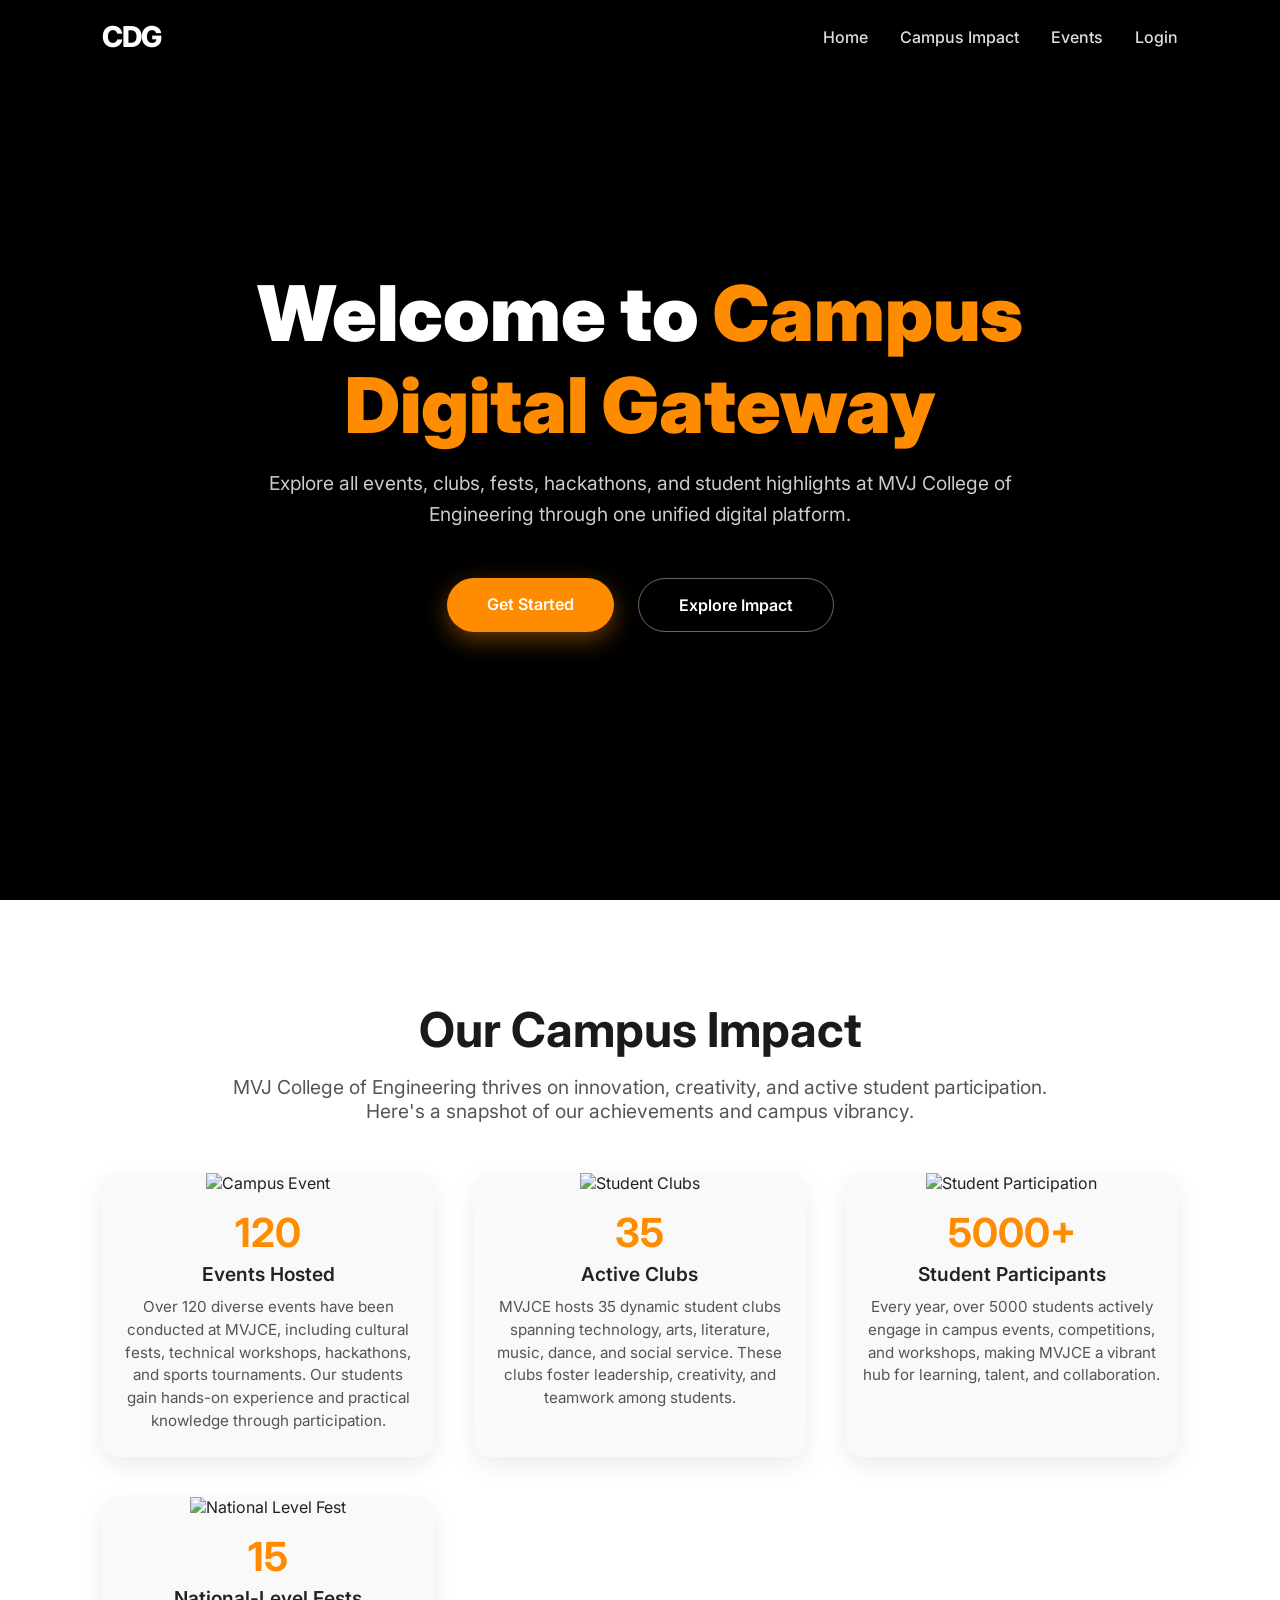
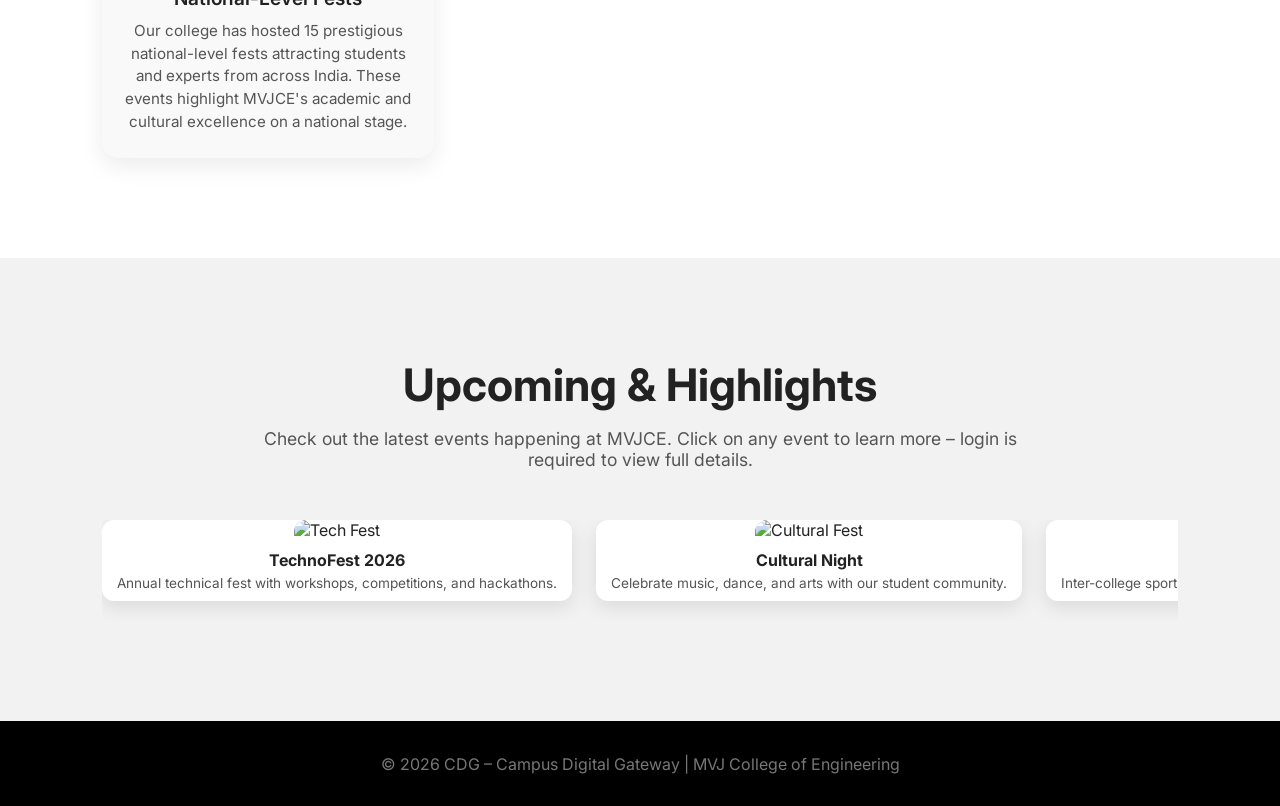
==== index.html @ d9d902b6 ".." ====
<!DOCTYPE html>
<html lang="en">
<head>
<meta charset="UTF-8">
<meta name="viewport" content="width=device-width, initial-scale=1.0">
<title>CDG – Campus Digital Gateway | MVJ College of Engineering</title>

<link href="https://fonts.googleapis.com/css2?family=Inter:wght@300;400;500;600;700;800;900&display=swap" rel="stylesheet">

<style>
*{
  margin:0;
  padding:0;
  box-sizing:border-box;
}

html{
  scroll-behavior:smooth;
}

body{
  font-family:'Inter',sans-serif;
  background:#000;
  color:#eee;
  overflow-x:hidden;
}

/* ================= NAVBAR ================= */
nav{
  position:fixed;
  top:0;
  width:100%;
  padding:1.2rem 8%;
  display:flex;
  justify-content:space-between;
  align-items:center;
  z-index:1000;
  transition:all .4s ease;
  background:rgba(0,0,0,.6);
}

nav.scrolled{
  background:rgba(0,0,0,.85);
  backdrop-filter:blur(12px);
  border-bottom:1px solid rgba(255,255,255,.1);
}

.logo{
  font-size:1.8rem;
  font-weight:800;
  color:#fff;
  letter-spacing:-1px;
}

.nav-links{
  display:flex;
  gap:2rem;
}

.nav-links a{
  text-decoration:none;
  color:#ddd;
  font-weight:500;
  transition:.3s;
}

.nav-links a:hover{
  color:#ff8c00;
}

/* ================= HERO ================= */
.hero{
  height:100vh;
  position:relative;
  display:flex;
  align-items:center;
  justify-content:center;
  text-align:center;
  overflow:hidden;
}

.hero video{
  position:absolute;
  top:50%;
  left:50%;
  min-width:100%;
  min-height:100%;
  transform:translate(-50%,-50%);
  object-fit:cover;
  filter:brightness(0.5);
}

.hero-overlay{
  position:absolute;
  inset:0;
  background:linear-gradient(to bottom, rgba(0,0,0,.4), rgba(0,0,0,.9));
}

.hero-content{
  position:relative;
  z-index:2;
  max-width:900px;
  padding:0 5%;
  color:#fff;
}

.hero h1{
  font-size:clamp(3rem,6vw,5rem);
  font-weight:900;
  line-height:1.2;
  margin-bottom:1rem;
}

.hero h1 span{
  color:#ff8c00;
}

.hero-subtext{
  font-size:1.2rem;
  color:#ccc;
  margin-bottom:3rem;
  line-height:1.6;
}

.btn-group{
  display:flex;
  gap:1.5rem;
  justify-content:center;
  flex-wrap:wrap;
}

.btn{
  padding:1rem 2.5rem;
  border-radius:50px;
  text-decoration:none;
  font-weight:600;
  transition:.3s;
}

.btn-primary{
  background:#ff8c00;
  color:#fff;
  box-shadow:0 8px 25px rgba(255,140,0,.4);
}

.btn-primary:hover{
  transform:translateY(-5px);
  box-shadow:0 15px 40px rgba(255,140,0,.6);
}

.btn-glass{
  border:1px solid rgba(255,255,255,.4);
  color:#fff;
  backdrop-filter:blur(10px);
}

.btn-glass:hover{
  background:rgba(255,255,255,.1);
  transform:translateY(-5px);
}

/* ================= OUR CAMPUS IMPACT ================= */
.stats-section {
  background: #fff;
  padding: 100px 8%;
  text-align: center;
  color: #222;
}

.stats-section h2 {
  font-size: 3rem;
  margin-bottom: 1rem;
  color: #1a1a1a;
}

.stats-section .section-desc {
  font-size: 1.2rem;
  max-width: 850px;
  margin: 0 auto 50px;
  color: #555;
}

.stats-grid {
  display: grid;
  grid-template-columns: repeat(auto-fit, minmax(260px, 1fr));
  gap: 2.5rem;
}

.stat-card {
  background: #f9f9f9;
  border-radius: 16px;
  overflow: hidden;
  box-shadow: 0 8px 25px rgba(0,0,0,0.08);
  transition: transform 0.3s, box-shadow 0.3s;
  padding-bottom: 1.5rem;
}

.stat-card:hover {
  transform: translateY(-10px);
  box-shadow: 0 15px 40px rgba(0,0,0,0.15);
}

.stat-card img {
  width: 100%;
  height: 180px;
  object-fit: cover;
}

.stat-number {
  font-size: 2.5rem;
  font-weight: 700;
  margin: 15px 0 5px;
  color: #ff8c00;
}

.stat-title {
  font-size: 1.2rem;
  font-weight: 600;
  margin-bottom: 10px;
}

.stat-desc {
  font-size: 0.95rem;
  color: #555;
  padding: 0 15px;
  line-height: 1.5;
}

/* ================= UPCOMING EVENTS ================= */
.events-section {
  padding: 100px 8%;
  background:#f2f2f2;
  color:#222;
  text-align:center;
}

.events-section h2 {
  font-size: 2.8rem;
  margin-bottom: 1rem;
}

.events-section .section-desc {
  font-size: 1.1rem;
  max-width: 800px;
  margin: 0 auto 50px;
  color: #555;
}

.events-carousel {
  display: flex;
  overflow-x: auto;
  gap: 1.5rem;
  padding-bottom: 20px;
  scroll-behavior: smooth;
}

.event-card {
  min-width: 250px;
  background: #fff;
  border-radius: 12px;
  box-shadow: 0 6px 20px rgba(0,0,0,0.1);
  cursor:pointer;
  flex-shrink: 0;
  transition: transform 0.3s;
  position: relative;
}

.event-card:hover {
  transform: translateY(-5px);
}

.event-card img {
  width: 100%;
  height: 150px;
  object-fit: cover;
  border-top-left-radius: 12px;
  border-top-right-radius: 12px;
}

.event-card .event-info {
  padding: 10px 15px;
}

.event-card .event-info h3 {
  font-size: 1rem;
  margin-bottom: 5px;
}

.event-card .event-info p {
  font-size: 0.85rem;
  color:#555;
}

.event-card .login-overlay {
  position:absolute;
  inset:0;
  background: rgba(0,0,0,0.6);
  display:flex;
  align-items:center;
  justify-content:center;
  color:#fff;
  font-weight:700;
  font-size:1rem;
  border-radius:12px;
  opacity:0;
  transition:opacity 0.3s;
}

.event-card:hover .login-overlay {
  opacity:1;
}

/* ================= FOOTER ================= */
footer{
  padding:2rem 8%;
  text-align:center;
  color:#777;
  border-top:1px solid rgba(0,0,0,.1);
}

/* ================= RESPONSIVE ================= */
@media(max-width:768px){
  .nav-links{display:none;}
  .stats-grid { grid-template-columns: 1fr; }
  .events-carousel { gap: 1rem; }
}
</style>
</head>
<body>

<nav id="navbar">
  <div class="logo">CDG</div>
  <div class="nav-links">
    <a href="#home">Home</a>
    <a href="#stats">Campus Impact</a>
    <a href="#events">Events</a>
    <a href="login.html">Login</a>
  </div>
</nav>

<section class="hero" id="home">
  <video autoplay muted loop>
    <source src="assets/video_3.mp4" type="video/mp4">
  </video>
  <div class="hero-overlay"></div>
  <div class="hero-content">
    <h1>Welcome to <span>Campus Digital Gateway</span></h1>
    <p class="hero-subtext">
      Explore all events, clubs, fests, hackathons, and student highlights at MVJ College of Engineering through one unified digital platform.
    </p>
    <div class="btn-group">
      <a href="login.html" class="btn btn-primary">Get Started</a>
      <a href="#stats" class="btn btn-glass">Explore Impact</a>
    </div>
  </div>
</section>

<!-- Our Campus Impact -->
<section class="stats-section" id="stats">
  <h2>Our Campus Impact</h2>
  <p class="section-desc">MVJ College of Engineering thrives on innovation, creativity, and active student participation. Here's a snapshot of our achievements and campus vibrancy.</p>
  <div class="stats-grid">
    <div class="stat-card">
      <img src="https://images.unsplash.com/photo-1565372919455-2a0c9b3e5e4c?auto=format&fit=crop&w=800&q=60" alt="Campus Event">
      <div class="stat-number">120</div>
      <div class="stat-title">Events Hosted</div>
      <p class="stat-desc">Over 120 diverse events have been conducted at MVJCE, including cultural fests, technical workshops, hackathons, and sports tournaments. Our students gain hands-on experience and practical knowledge through participation.</p>
    </div>
    <div class="stat-card">
      <img src="https://images.unsplash.com/photo-1601597115563-1d7d2e940d29?auto=format&fit=crop&w=800&q=60" alt="Student Clubs">
      <div class="stat-number">35</div>
      <div class="stat-title">Active Clubs</div>
      <p class="stat-desc">MVJCE hosts 35 dynamic student clubs spanning technology, arts, literature, music, dance, and social service. These clubs foster leadership, creativity, and teamwork among students.</p>
    </div>
    <div class="stat-card">
      <img src="https://images.unsplash.com/photo-1596496053833-2ebc9dcf2798?auto=format&fit=crop&w=800&q=60" alt="Student Participation">
      <div class="stat-number">5000+</div>
      <div class="stat-title">Student Participants</div>
      <p class="stat-desc">Every year, over 5000 students actively engage in campus events, competitions, and workshops, making MVJCE a vibrant hub for learning, talent, and collaboration.</p>
    </div>
    <div class="stat-card">
      <img src="https://images.unsplash.com/photo-1559589689-577ec52b5ae4?auto=format&fit=crop&w=800&q=60" alt="National Level Fest">
      <div class="stat-number">15</div>
      <div class="stat-title">National-Level Fests</div>
      <p class="stat-desc">Our college has hosted 15 prestigious national-level fests attracting students and experts from across India. These events highlight MVJCE's academic and cultural excellence on a national stage.</p>
    </div>
  </div>
</section>

<!-- Upcoming Events -->
<section class="events-section" id="events">
  <h2>Upcoming & Highlights</h2>
  <p class="section-desc">Check out the latest events happening at MVJCE. Click on any event to learn more – login is required to view full details.</p>
  <div class="events-carousel">
    <!-- Example Event Card -->
    <div class="event-card">
      <img src="https://images.unsplash.com/photo-1601597115563-1d7d2e940d29?auto=format&fit=crop&w=800&q=60" alt="Tech Fest">
      <div class="event-info">
        <h3>TechnoFest 2026</h3>
        <p>Annual technical fest with workshops, competitions, and hackathons.</p>
      </div>
      <div class="login-overlay">Login to view details</div>
    </div>
    <div class="event-card">
      <img src="https://images.unsplash.com/photo-1565372919455-2a0c9b3e5e4c?auto=format&fit=crop&w=800&q=60" alt="Cultural Fest">
      <div class="event-info">
        <h3>Cultural Night</h3>
        <p>Celebrate music, dance, and arts with our student community.</p>
      </div>
      <div class="login-overlay">Login to view details</div>
    </div>
    <div class="event-card">
      <img src="https://images.unsplash.com/photo-1596496053833-2ebc9dcf2798?auto=format&fit=crop&w=800&q=60" alt="Sports Fest">
      <div class="event-info">
        <h3>Sports Meet</h3>
        <p>Inter-college sports tournaments and fitness events for all students.</p>
      </div>
      <div class="login-overlay">Login to view details</div>
    </div>
  </div>
</section>

<footer>
  © 2026 CDG – Campus Digital Gateway | MVJ College of Engineering
</footer>

<script>
/* Navbar blur on scroll */
window.addEventListener("scroll",()=> {
  document.getElementById("navbar").classList.toggle("scrolled",window.scrollY>50);
});
</script>

</body>
</html>
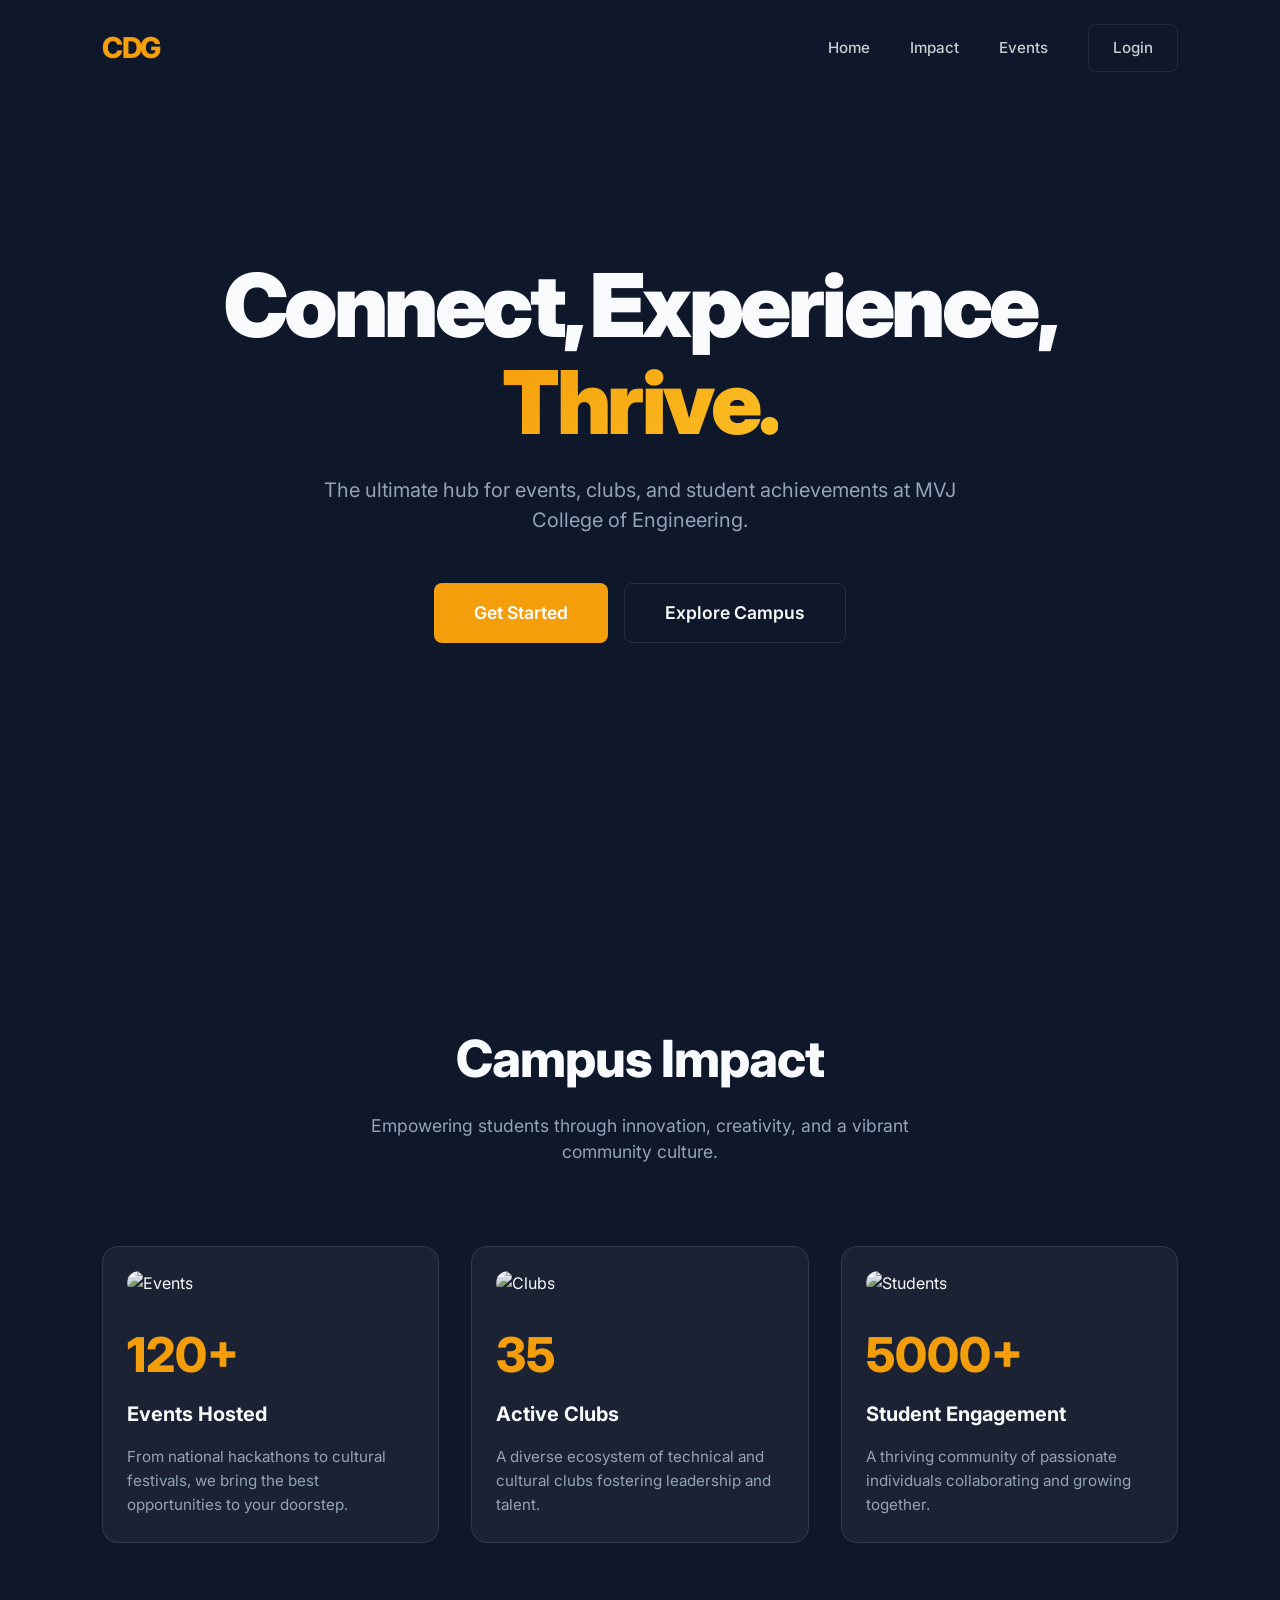
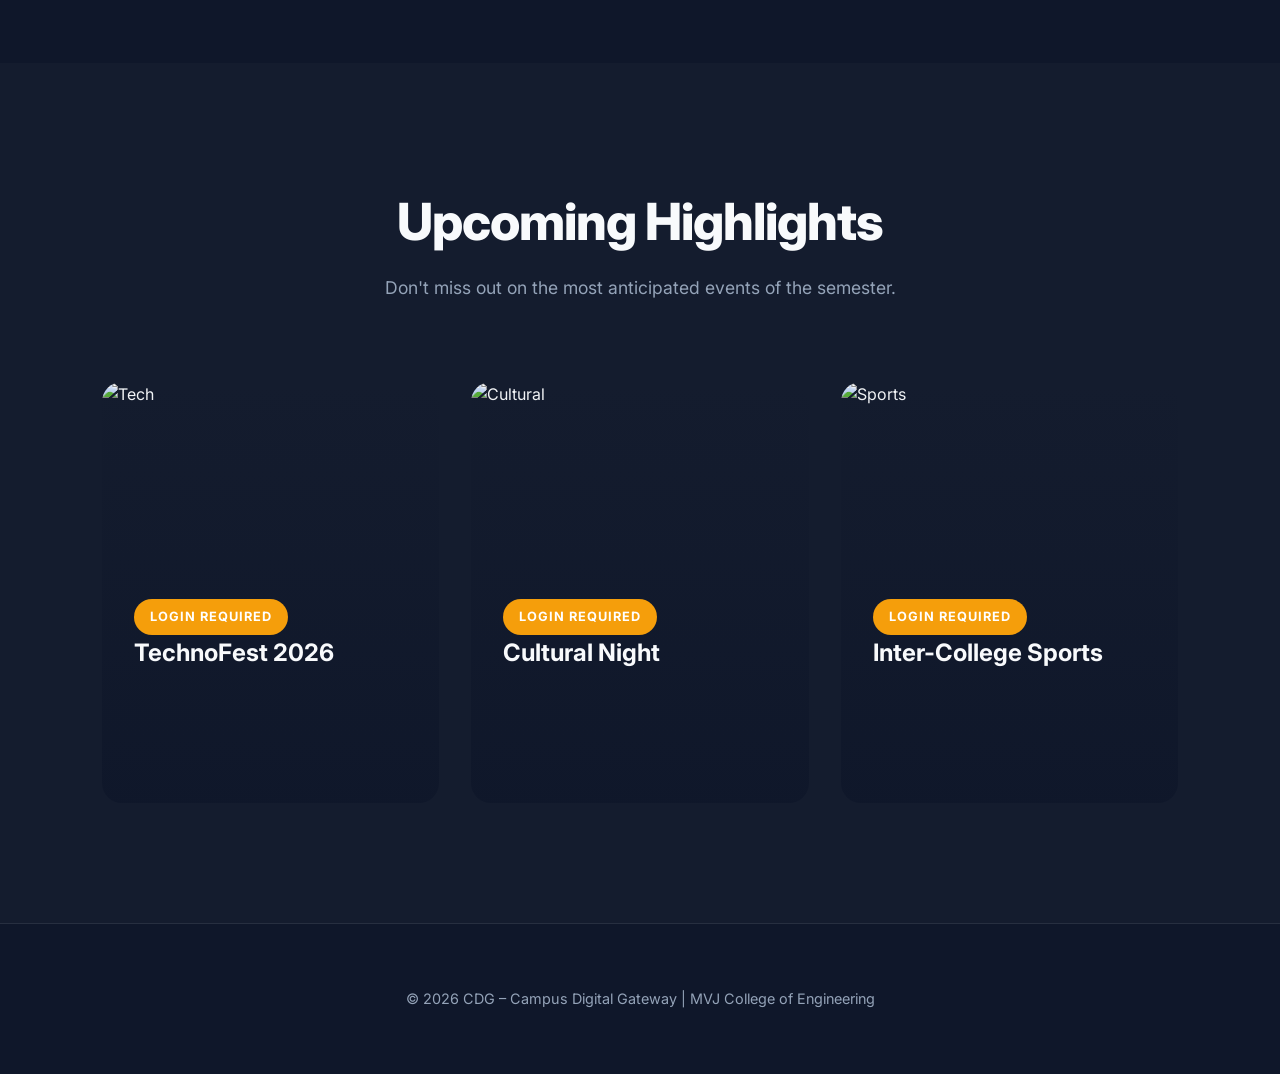
==== commit 04eb1b8f: "enhanced UI Layout" ====
--- a/index.html
+++ b/index.html
@@ -1,330 +1,277 @@
 <!DOCTYPE html>
 <html lang="en">
 <head>
-<meta charset="UTF-8">
-<meta name="viewport" content="width=device-width, initial-scale=1.0">
-<title>CDG – Campus Digital Gateway | MVJ College of Engineering</title>
-
-<link href="https://fonts.googleapis.com/css2?family=Inter:wght@300;400;500;600;700;800;900&display=swap" rel="stylesheet">
-
-<style>
-*{
-  margin:0;
-  padding:0;
-  box-sizing:border-box;
-}
-
-html{
-  scroll-behavior:smooth;
-}
-
-body{
-  font-family:'Inter',sans-serif;
-  background:#000;
-  color:#eee;
-  overflow-x:hidden;
-}
-
-/* ================= NAVBAR ================= */
-nav{
-  position:fixed;
-  top:0;
-  width:100%;
-  padding:1.2rem 8%;
-  display:flex;
-  justify-content:space-between;
-  align-items:center;
-  z-index:1000;
-  transition:all .4s ease;
-  background:rgba(0,0,0,.6);
-}
-
-nav.scrolled{
-  background:rgba(0,0,0,.85);
-  backdrop-filter:blur(12px);
-  border-bottom:1px solid rgba(255,255,255,.1);
-}
-
-.logo{
-  font-size:1.8rem;
-  font-weight:800;
-  color:#fff;
-  letter-spacing:-1px;
-}
-
-.nav-links{
-  display:flex;
-  gap:2rem;
-}
-
-.nav-links a{
-  text-decoration:none;
-  color:#ddd;
-  font-weight:500;
-  transition:.3s;
-}
-
-.nav-links a:hover{
-  color:#ff8c00;
-}
-
-/* ================= HERO ================= */
-.hero{
-  height:100vh;
-  position:relative;
-  display:flex;
-  align-items:center;
-  justify-content:center;
-  text-align:center;
-  overflow:hidden;
-}
-
-.hero video{
-  position:absolute;
-  top:50%;
-  left:50%;
-  min-width:100%;
-  min-height:100%;
-  transform:translate(-50%,-50%);
-  object-fit:cover;
-  filter:brightness(0.5);
-}
-
-.hero-overlay{
-  position:absolute;
-  inset:0;
-  background:linear-gradient(to bottom, rgba(0,0,0,.4), rgba(0,0,0,.9));
-}
-
-.hero-content{
-  position:relative;
-  z-index:2;
-  max-width:900px;
-  padding:0 5%;
-  color:#fff;
-}
-
-.hero h1{
-  font-size:clamp(3rem,6vw,5rem);
-  font-weight:900;
-  line-height:1.2;
-  margin-bottom:1rem;
-}
-
-.hero h1 span{
-  color:#ff8c00;
-}
-
-.hero-subtext{
-  font-size:1.2rem;
-  color:#ccc;
-  margin-bottom:3rem;
-  line-height:1.6;
-}
-
-.btn-group{
-  display:flex;
-  gap:1.5rem;
-  justify-content:center;
-  flex-wrap:wrap;
-}
-
-.btn{
-  padding:1rem 2.5rem;
-  border-radius:50px;
-  text-decoration:none;
-  font-weight:600;
-  transition:.3s;
-}
-
-.btn-primary{
-  background:#ff8c00;
-  color:#fff;
-  box-shadow:0 8px 25px rgba(255,140,0,.4);
-}
-
-.btn-primary:hover{
-  transform:translateY(-5px);
-  box-shadow:0 15px 40px rgba(255,140,0,.6);
-}
-
-.btn-glass{
-  border:1px solid rgba(255,255,255,.4);
-  color:#fff;
-  backdrop-filter:blur(10px);
-}
-
-.btn-glass:hover{
-  background:rgba(255,255,255,.1);
-  transform:translateY(-5px);
-}
-
-/* ================= OUR CAMPUS IMPACT ================= */
-.stats-section {
-  background: #fff;
-  padding: 100px 8%;
-  text-align: center;
-  color: #222;
-}
-
-.stats-section h2 {
-  font-size: 3rem;
-  margin-bottom: 1rem;
-  color: #1a1a1a;
-}
-
-.stats-section .section-desc {
-  font-size: 1.2rem;
-  max-width: 850px;
-  margin: 0 auto 50px;
-  color: #555;
-}
-
-.stats-grid {
-  display: grid;
-  grid-template-columns: repeat(auto-fit, minmax(260px, 1fr));
-  gap: 2.5rem;
-}
-
-.stat-card {
-  background: #f9f9f9;
-  border-radius: 16px;
-  overflow: hidden;
-  box-shadow: 0 8px 25px rgba(0,0,0,0.08);
-  transition: transform 0.3s, box-shadow 0.3s;
-  padding-bottom: 1.5rem;
-}
-
-.stat-card:hover {
-  transform: translateY(-10px);
-  box-shadow: 0 15px 40px rgba(0,0,0,0.15);
-}
-
-.stat-card img {
-  width: 100%;
-  height: 180px;
-  object-fit: cover;
-}
-
-.stat-number {
-  font-size: 2.5rem;
-  font-weight: 700;
-  margin: 15px 0 5px;
-  color: #ff8c00;
-}
-
-.stat-title {
-  font-size: 1.2rem;
-  font-weight: 600;
-  margin-bottom: 10px;
-}
-
-.stat-desc {
-  font-size: 0.95rem;
-  color: #555;
-  padding: 0 15px;
-  line-height: 1.5;
-}
-
-/* ================= UPCOMING EVENTS ================= */
-.events-section {
-  padding: 100px 8%;
-  background:#f2f2f2;
-  color:#222;
-  text-align:center;
-}
-
-.events-section h2 {
-  font-size: 2.8rem;
-  margin-bottom: 1rem;
-}
-
-.events-section .section-desc {
-  font-size: 1.1rem;
-  max-width: 800px;
-  margin: 0 auto 50px;
-  color: #555;
-}
-
-.events-carousel {
-  display: flex;
-  overflow-x: auto;
-  gap: 1.5rem;
-  padding-bottom: 20px;
-  scroll-behavior: smooth;
-}
-
-.event-card {
-  min-width: 250px;
-  background: #fff;
-  border-radius: 12px;
-  box-shadow: 0 6px 20px rgba(0,0,0,0.1);
-  cursor:pointer;
-  flex-shrink: 0;
-  transition: transform 0.3s;
-  position: relative;
-}
-
-.event-card:hover {
-  transform: translateY(-5px);
-}
-
-.event-card img {
-  width: 100%;
-  height: 150px;
-  object-fit: cover;
-  border-top-left-radius: 12px;
-  border-top-right-radius: 12px;
-}
-
-.event-card .event-info {
-  padding: 10px 15px;
-}
-
-.event-card .event-info h3 {
-  font-size: 1rem;
-  margin-bottom: 5px;
-}
-
-.event-card .event-info p {
-  font-size: 0.85rem;
-  color:#555;
-}
-
-.event-card .login-overlay {
-  position:absolute;
-  inset:0;
-  background: rgba(0,0,0,0.6);
-  display:flex;
-  align-items:center;
-  justify-content:center;
-  color:#fff;
-  font-weight:700;
-  font-size:1rem;
-  border-radius:12px;
-  opacity:0;
-  transition:opacity 0.3s;
-}
-
-.event-card:hover .login-overlay {
-  opacity:1;
-}
-
-/* ================= FOOTER ================= */
-footer{
-  padding:2rem 8%;
-  text-align:center;
-  color:#777;
-  border-top:1px solid rgba(0,0,0,.1);
-}
-
-/* ================= RESPONSIVE ================= */
-@media(max-width:768px){
-  .nav-links{display:none;}
-  .stats-grid { grid-template-columns: 1fr; }
-  .events-carousel { gap: 1rem; }
-}
-</style>
+  <meta charset="UTF-8">
+  <meta name="viewport" content="width=device-width, initial-scale=1.0">
+  <title>CDG – Campus Digital Gateway | MVJ College of Engineering</title>
+  <link href="https://fonts.googleapis.com/css2?family=Inter:wght@300;400;500;600;700;800;900&display=swap" rel="stylesheet">
+  <link rel="stylesheet" href="assets/globals.css">
+  <style>
+    /* Custom Index Styles */
+    nav {
+      position: fixed;
+      top: 0;
+      width: 100%;
+      padding: 1.5rem 8%;
+      display: flex;
+      justify-content: space-between;
+      align-items: center;
+      z-index: 1000;
+      transition: all 0.4s cubic-bezier(0.4, 0, 0.2, 1);
+      background: transparent;
+    }
+
+    nav.scrolled {
+      padding: 1rem 8%;
+      background: rgba(15, 23, 42, 0.8);
+      backdrop-filter: blur(12px);
+      border-bottom: 1px solid var(--border-color);
+    }
+
+    .logo {
+      font-size: 1.8rem;
+      font-weight: 800;
+      color: var(--primary);
+      letter-spacing: -1.5px;
+    }
+
+    .nav-links {
+      display: flex;
+      gap: 2.5rem;
+      align-items: center;
+    }
+
+    .nav-links a {
+      font-size: 0.95rem;
+      font-weight: 500;
+      color: var(--text-main);
+      opacity: 0.8;
+    }
+
+    .nav-links a:hover {
+      opacity: 1;
+      color: var(--primary);
+    }
+
+    /* Hero Section */
+    .hero {
+      height: 100vh;
+      position: relative;
+      display: flex;
+      align-items: center;
+      justify-content: center;
+      text-align: center;
+      overflow: hidden;
+    }
+
+    .hero video {
+      position: absolute;
+      top: 50%;
+      left: 50%;
+      min-width: 100%;
+      min-height: 100%;
+      transform: translate(-50%, -50%);
+      object-fit: cover;
+      filter: brightness(0.4) saturate(1.2);
+    }
+
+    .hero-overlay {
+      position: absolute;
+      inset: 0;
+      background: linear-gradient(to bottom, rgba(15, 23, 42, 0.4), var(--bg-dark));
+    }
+
+    .hero-content {
+      position: relative;
+      z-index: 2;
+      max-width: 1000px;
+      padding: 0 5%;
+    }
+
+    .hero h1 {
+      font-size: clamp(3rem, 7vw, 5.5rem);
+      font-weight: 900;
+      line-height: 1.1;
+      margin-bottom: 1.5rem;
+      letter-spacing: -0.04em;
+    }
+
+    .hero h1 span {
+      background: linear-gradient(135deg, var(--primary), #fbbf24);
+      -webkit-background-clip: text;
+      -webkit-text-fill-color: transparent;
+    }
+
+    .hero-subtext {
+      font-size: 1.25rem;
+      color: var(--text-muted);
+      margin-bottom: 3rem;
+      max-width: 700px;
+      margin-inline: auto;
+    }
+
+    /* Stats Section */
+    .section-padding {
+      padding: 120px 8%;
+    }
+
+    .section-header {
+      text-align: center;
+      margin-bottom: 80px;
+    }
+
+    .section-header h2 {
+      font-size: clamp(2rem, 4vw, 3.5rem);
+      font-weight: 800;
+      margin-bottom: 1rem;
+      letter-spacing: -0.02em;
+    }
+
+    .section-header p {
+      color: var(--text-muted);
+      font-size: 1.1rem;
+      max-width: 600px;
+      margin-inline: auto;
+    }
+
+    .stats-grid {
+      display: grid;
+      grid-template-columns: repeat(auto-fit, minmax(280px, 1fr));
+      gap: 2rem;
+    }
+
+    .stat-card {
+      transition: all 0.4s ease;
+      position: relative;
+      overflow: hidden;
+    }
+
+    .stat-card:hover {
+      transform: translateY(-10px);
+      border-color: var(--primary);
+      background: rgba(255, 255, 255, 0.08);
+    }
+
+    .stat-card img {
+      width: 100%;
+      height: 200px;
+      object-fit: cover;
+      border-radius: 12px;
+      margin-bottom: 1.5rem;
+      filter: grayscale(0.5);
+      transition: 0.4s ease;
+    }
+
+    .stat-card:hover img {
+      filter: grayscale(0);
+      transform: scale(1.05);
+    }
+
+    .stat-number {
+      font-size: 3rem;
+      font-weight: 800;
+      color: var(--primary);
+      margin-bottom: 0.5rem;
+    }
+
+    .stat-title {
+      font-size: 1.25rem;
+      font-weight: 700;
+      margin-bottom: 1rem;
+    }
+
+    .stat-desc {
+      color: var(--text-muted);
+      font-size: 0.95rem;
+      line-height: 1.6;
+    }
+
+    /* Events Section */
+    .events-carousel {
+      display: grid;
+      grid-template-columns: repeat(auto-fit, minmax(320px, 1fr));
+      gap: 2rem;
+    }
+
+    .event-card {
+      position: relative;
+      border-radius: 20px;
+      overflow: hidden;
+      aspect-ratio: 4/5;
+      cursor: pointer;
+    }
+
+    .event-card img {
+      width: 100%;
+      height: 100%;
+      object-fit: cover;
+      transition: transform 0.6s cubic-bezier(0.4, 0, 0.2, 1);
+    }
+
+    .event-card:hover img {
+      transform: scale(1.1);
+    }
+
+    .event-overlay {
+      position: absolute;
+      inset: 0;
+      background: linear-gradient(to top, rgba(15, 23, 42, 0.95), transparent);
+      display: flex;
+      flex-direction: column;
+      justify-content: flex-end;
+      padding: 2rem;
+      transition: background 0.4s ease;
+    }
+
+    .event-card:hover .event-overlay {
+      background: linear-gradient(to top, rgba(15, 23, 42, 1), rgba(15, 23, 42, 0.4));
+    }
+
+    .event-info h3 {
+      font-size: 1.5rem;
+      font-weight: 700;
+      margin-bottom: 0.5rem;
+    }
+
+    .event-info p {
+      color: var(--text-muted);
+      font-size: 0.95rem;
+      margin-bottom: 1.5rem;
+      opacity: 0;
+      transform: translateY(10px);
+      transition: all 0.4s ease;
+    }
+
+    .event-card:hover .event-info p {
+      opacity: 1;
+      transform: translateY(0);
+    }
+
+    .login-badge {
+      display: inline-flex;
+      padding: 0.5rem 1rem;
+      background: var(--primary);
+      color: #fff;
+      border-radius: 50px;
+      font-size: 0.8rem;
+      font-weight: 700;
+      text-transform: uppercase;
+      letter-spacing: 1px;
+    }
+
+    footer {
+      padding: 4rem 8%;
+      text-align: center;
+      border-top: 1px solid var(--border-color);
+      color: var(--text-muted);
+      font-size: 0.9rem;
+    }
+
+    @media (max-width: 768px) {
+      .nav-links { display: none; }
+      .section-padding { padding: 80px 5%; }
+    }
+  </style>
 </head>
 <body>
 
@@ -332,104 +279,109 @@
   <div class="logo">CDG</div>
   <div class="nav-links">
     <a href="#home">Home</a>
-    <a href="#stats">Campus Impact</a>
+    <a href="#impact">Impact</a>
     <a href="#events">Events</a>
-    <a href="login.html">Login</a>
+    <a href="login.html" class="btn btn-outline" style="padding: 0.5rem 1.5rem;">Login</a>
   </div>
 </nav>
 
 <section class="hero" id="home">
-  <video autoplay muted loop>
+  <video autoplay muted loop playsinline>
     <source src="assets/video_3.mp4" type="video/mp4">
   </video>
   <div class="hero-overlay"></div>
   <div class="hero-content">
-    <h1>Welcome to <span>Campus Digital Gateway</span></h1>
+    <h1>Connect, Experience, <span>Thrive.</span></h1>
     <p class="hero-subtext">
-      Explore all events, clubs, fests, hackathons, and student highlights at MVJ College of Engineering through one unified digital platform.
+      The ultimate hub for events, clubs, and student achievements at MVJ College of Engineering.
     </p>
-    <div class="btn-group">
-      <a href="login.html" class="btn btn-primary">Get Started</a>
-      <a href="#stats" class="btn btn-glass">Explore Impact</a>
+    <div class="btn-group" style="display: flex; gap: 1rem; justify-content: center;">
+      <a href="login.html" class="btn btn-primary" style="padding: 1rem 2.5rem; font-size: 1.1rem;">Get Started</a>
+      <a href="#impact" class="btn btn-outline" style="padding: 1rem 2.5rem; font-size: 1.1rem;">Explore Campus</a>
     </div>
   </div>
 </section>
 
-<!-- Our Campus Impact -->
-<section class="stats-section" id="stats">
-  <h2>Our Campus Impact</h2>
-  <p class="section-desc">MVJ College of Engineering thrives on innovation, creativity, and active student participation. Here's a snapshot of our achievements and campus vibrancy.</p>
+<section class="section-padding" id="impact">
+  <div class="section-header">
+    <h2>Campus Impact</h2>
+    <p>Empowering students through innovation, creativity, and a vibrant community culture.</p>
+  </div>
   <div class="stats-grid">
-    <div class="stat-card">
-      <img src="https://images.unsplash.com/photo-1565372919455-2a0c9b3e5e4c?auto=format&fit=crop&w=800&q=60" alt="Campus Event">
-      <div class="stat-number">120</div>
+    <div class="glass-card stat-card">
+      <img src="https://images.unsplash.com/photo-1540575467063-178a50c2df87?auto=format&fit=crop&w=800&q=80" alt="Events">
+      <div class="stat-number">120+</div>
       <div class="stat-title">Events Hosted</div>
-      <p class="stat-desc">Over 120 diverse events have been conducted at MVJCE, including cultural fests, technical workshops, hackathons, and sports tournaments. Our students gain hands-on experience and practical knowledge through participation.</p>
-    </div>
-    <div class="stat-card">
-      <img src="https://images.unsplash.com/photo-1601597115563-1d7d2e940d29?auto=format&fit=crop&w=800&q=60" alt="Student Clubs">
+      <p class="stat-desc">From national hackathons to cultural festivals, we bring the best opportunities to your doorstep.</p>
+    </div>
+    <div class="glass-card stat-card">
+      <img src="https://images.unsplash.com/photo-1522202176988-66273c2fd55f?auto=format&fit=crop&w=800&q=80" alt="Clubs">
       <div class="stat-number">35</div>
       <div class="stat-title">Active Clubs</div>
-      <p class="stat-desc">MVJCE hosts 35 dynamic student clubs spanning technology, arts, literature, music, dance, and social service. These clubs foster leadership, creativity, and teamwork among students.</p>
-    </div>
-    <div class="stat-card">
-      <img src="https://images.unsplash.com/photo-1596496053833-2ebc9dcf2798?auto=format&fit=crop&w=800&q=60" alt="Student Participation">
+      <p class="stat-desc">A diverse ecosystem of technical and cultural clubs fostering leadership and talent.</p>
+    </div>
+    <div class="glass-card stat-card">
+      <img src="https://images.unsplash.com/photo-1523240795612-9a054b0db644?auto=format&fit=crop&w=800&q=80" alt="Students">
       <div class="stat-number">5000+</div>
-      <div class="stat-title">Student Participants</div>
-      <p class="stat-desc">Every year, over 5000 students actively engage in campus events, competitions, and workshops, making MVJCE a vibrant hub for learning, talent, and collaboration.</p>
-    </div>
-    <div class="stat-card">
-      <img src="https://images.unsplash.com/photo-1559589689-577ec52b5ae4?auto=format&fit=crop&w=800&q=60" alt="National Level Fest">
-      <div class="stat-number">15</div>
-      <div class="stat-title">National-Level Fests</div>
-      <p class="stat-desc">Our college has hosted 15 prestigious national-level fests attracting students and experts from across India. These events highlight MVJCE's academic and cultural excellence on a national stage.</p>
+      <div class="stat-title">Student Engagement</div>
+      <p class="stat-desc">A thriving community of passionate individuals collaborating and growing together.</p>
     </div>
   </div>
 </section>
 
-<!-- Upcoming Events -->
-<section class="events-section" id="events">
-  <h2>Upcoming & Highlights</h2>
-  <p class="section-desc">Check out the latest events happening at MVJCE. Click on any event to learn more – login is required to view full details.</p>
+<section class="section-padding" id="events" style="background: rgba(255,255,255,0.02);">
+  <div class="section-header">
+    <h2>Upcoming Highlights</h2>
+    <p>Don't miss out on the most anticipated events of the semester.</p>
+  </div>
   <div class="events-carousel">
-    <!-- Example Event Card -->
-    <div class="event-card">
-      <img src="https://images.unsplash.com/photo-1601597115563-1d7d2e940d29?auto=format&fit=crop&w=800&q=60" alt="Tech Fest">
-      <div class="event-info">
-        <h3>TechnoFest 2026</h3>
-        <p>Annual technical fest with workshops, competitions, and hackathons.</p>
+    <div class="event-card" onclick="window.location.href='login.html'">
+      <img src="https://images.unsplash.com/photo-1504384308090-c894fdcc538d?auto=format&fit=crop&w=800&q=80" alt="Tech">
+      <div class="event-overlay">
+        <div class="event-info">
+          <span class="login-badge">Login Required</span>
+          <h3>TechnoFest 2026</h3>
+          <p>The biggest annual technical symposium with workshops, drones, and coding battles.</p>
+        </div>
       </div>
-      <div class="login-overlay">Login to view details</div>
-    </div>
-    <div class="event-card">
-      <img src="https://images.unsplash.com/photo-1565372919455-2a0c9b3e5e4c?auto=format&fit=crop&w=800&q=60" alt="Cultural Fest">
-      <div class="event-info">
-        <h3>Cultural Night</h3>
-        <p>Celebrate music, dance, and arts with our student community.</p>
+    </div>
+    <div class="event-card" onclick="window.location.href='login.html'">
+      <img src="https://images.unsplash.com/photo-1492684223066-81342ee5ff30?auto=format&fit=crop&w=800&q=80" alt="Cultural">
+      <div class="event-overlay">
+        <div class="event-info">
+          <span class="login-badge">Login Required</span>
+          <h3>Cultural Night</h3>
+          <p>A spectacular evening showcasing music, dance, and theatrical brilliance.</p>
+        </div>
       </div>
-      <div class="login-overlay">Login to view details</div>
-    </div>
-    <div class="event-card">
-      <img src="https://images.unsplash.com/photo-1596496053833-2ebc9dcf2798?auto=format&fit=crop&w=800&q=60" alt="Sports Fest">
-      <div class="event-info">
-        <h3>Sports Meet</h3>
-        <p>Inter-college sports tournaments and fitness events for all students.</p>
+    </div>
+    <div class="event-card" onclick="window.location.href='login.html'">
+      <img src="https://images.unsplash.com/photo-1517649763962-0c623066013b?auto=format&fit=crop&w=800&q=80" alt="Sports">
+      <div class="event-overlay">
+        <div class="event-info">
+          <span class="login-badge">Login Required</span>
+          <h3>Inter-College Sports</h3>
+          <p>Compete with the best and show your athletic prowess in our annual sports meet.</p>
+        </div>
       </div>
-      <div class="login-overlay">Login to view details</div>
     </div>
   </div>
 </section>
 
 <footer>
-  © 2026 CDG – Campus Digital Gateway | MVJ College of Engineering
+  <p>&copy; 2026 CDG – Campus Digital Gateway | MVJ College of Engineering</p>
 </footer>
 
 <script>
-/* Navbar blur on scroll */
-window.addEventListener("scroll",()=> {
-  document.getElementById("navbar").classList.toggle("scrolled",window.scrollY>50);
-});
+  window.addEventListener("scroll", () => {
+    const nav = document.getElementById("navbar");
+    if (window.scrollY > 100) {
+      nav.classList.add("scrolled");
+    } else {
+      nav.classList.remove("scrolled");
+    }
+  });
 </script>
 
 </body>
-</html>+</html>
--- a/assets/globals.css
+++ b/assets/globals.css
@@ -0,0 +1,119 @@
+:root {
+  /* Color Palette */
+  --primary: #f59e0b;
+  --primary-hover: #d97706;
+  --secondary: #6366f1;
+  --bg-dark: #0f172a;
+  --surface-dark: #1e293b;
+  --surface-light: #334155;
+  --text-main: #f8fafc;
+  --text-muted: #94a3b8;
+  --border-color: rgba(255, 255, 255, 0.1);
+  --glass: rgba(255, 255, 255, 0.05);
+  --glass-border: rgba(255, 255, 255, 0.1);
+  --shadow-sm: 0 1px 2px 0 rgb(0 0 0 / 0.05);
+  --shadow: 0 4px 6px -1px rgb(0 0 0 / 0.1), 0 2px 4px -2px rgb(0 0 0 / 0.1);
+  --shadow-lg: 0 10px 15px -3px rgb(0 0 0 / 0.1), 0 4px 6px -4px rgb(0 0 0 / 0.1);
+  
+  /* Typography */
+  --font-main: 'Inter', system-ui, -apple-system, sans-serif;
+}
+
+* {
+  margin: 0;
+  padding: 0;
+  box-sizing: border-box;
+}
+
+body {
+  font-family: var(--font-main);
+  background-color: var(--bg-dark);
+  color: var(--text-main);
+  line-height: 1.5;
+  overflow-x: hidden;
+}
+
+a {
+  text-decoration: none;
+  color: inherit;
+  transition: all 0.3s ease;
+}
+
+button, .btn {
+  font-family: var(--font-main);
+  cursor: pointer;
+  border: none;
+  border-radius: 8px;
+  font-weight: 600;
+  padding: 0.75rem 1.5rem;
+  min-height: 48px;
+  transition: all 0.3s ease;
+  display: inline-flex;
+  align-items: center;
+  justify-content: center;
+  gap: 0.5rem;
+}
+
+.btn-primary {
+  background-color: var(--primary);
+  color: #fff;
+}
+
+.btn-primary:hover {
+  background-color: var(--primary-hover);
+  transform: translateY(-2px);
+  box-shadow: 0 10px 15px -3px rgba(245, 158, 11, 0.3);
+}
+
+.btn-outline {
+  background: transparent;
+  border: 1px solid var(--border-color);
+  color: var(--text-main);
+}
+
+.btn-outline:hover {
+  background: var(--glass);
+  border-color: var(--primary);
+}
+
+.glass-card {
+  background: var(--glass);
+  backdrop-filter: blur(12px);
+  -webkit-backdrop-filter: blur(12px);
+  border: 1px solid var(--glass-border);
+  border-radius: 16px;
+  padding: 1.5rem;
+}
+
+/* Inputs */
+input, select, textarea {
+  width: 100%;
+  padding: 0.75rem 1rem;
+  background: var(--surface-dark);
+  border: 1px solid var(--border-color);
+  border-radius: 8px;
+  color: var(--text-main);
+  font-family: var(--font-main);
+  transition: all 0.3s ease;
+}
+
+input:focus, select:focus, textarea:focus {
+  outline: none;
+  border-color: var(--primary);
+  box-shadow: 0 0 0 2px rgba(245, 158, 11, 0.2);
+}
+
+/* Scrollbar */
+::-webkit-scrollbar {
+  width: 8px;
+}
+::-webkit-scrollbar-track {
+  background: var(--bg-dark);
+}
+::-webkit-scrollbar-thumb {
+  background: var(--surface-light);
+  border-radius: 4px;
+}
+::-webkit-scrollbar-thumb:hover {
+  background: var(--text-muted);
+}
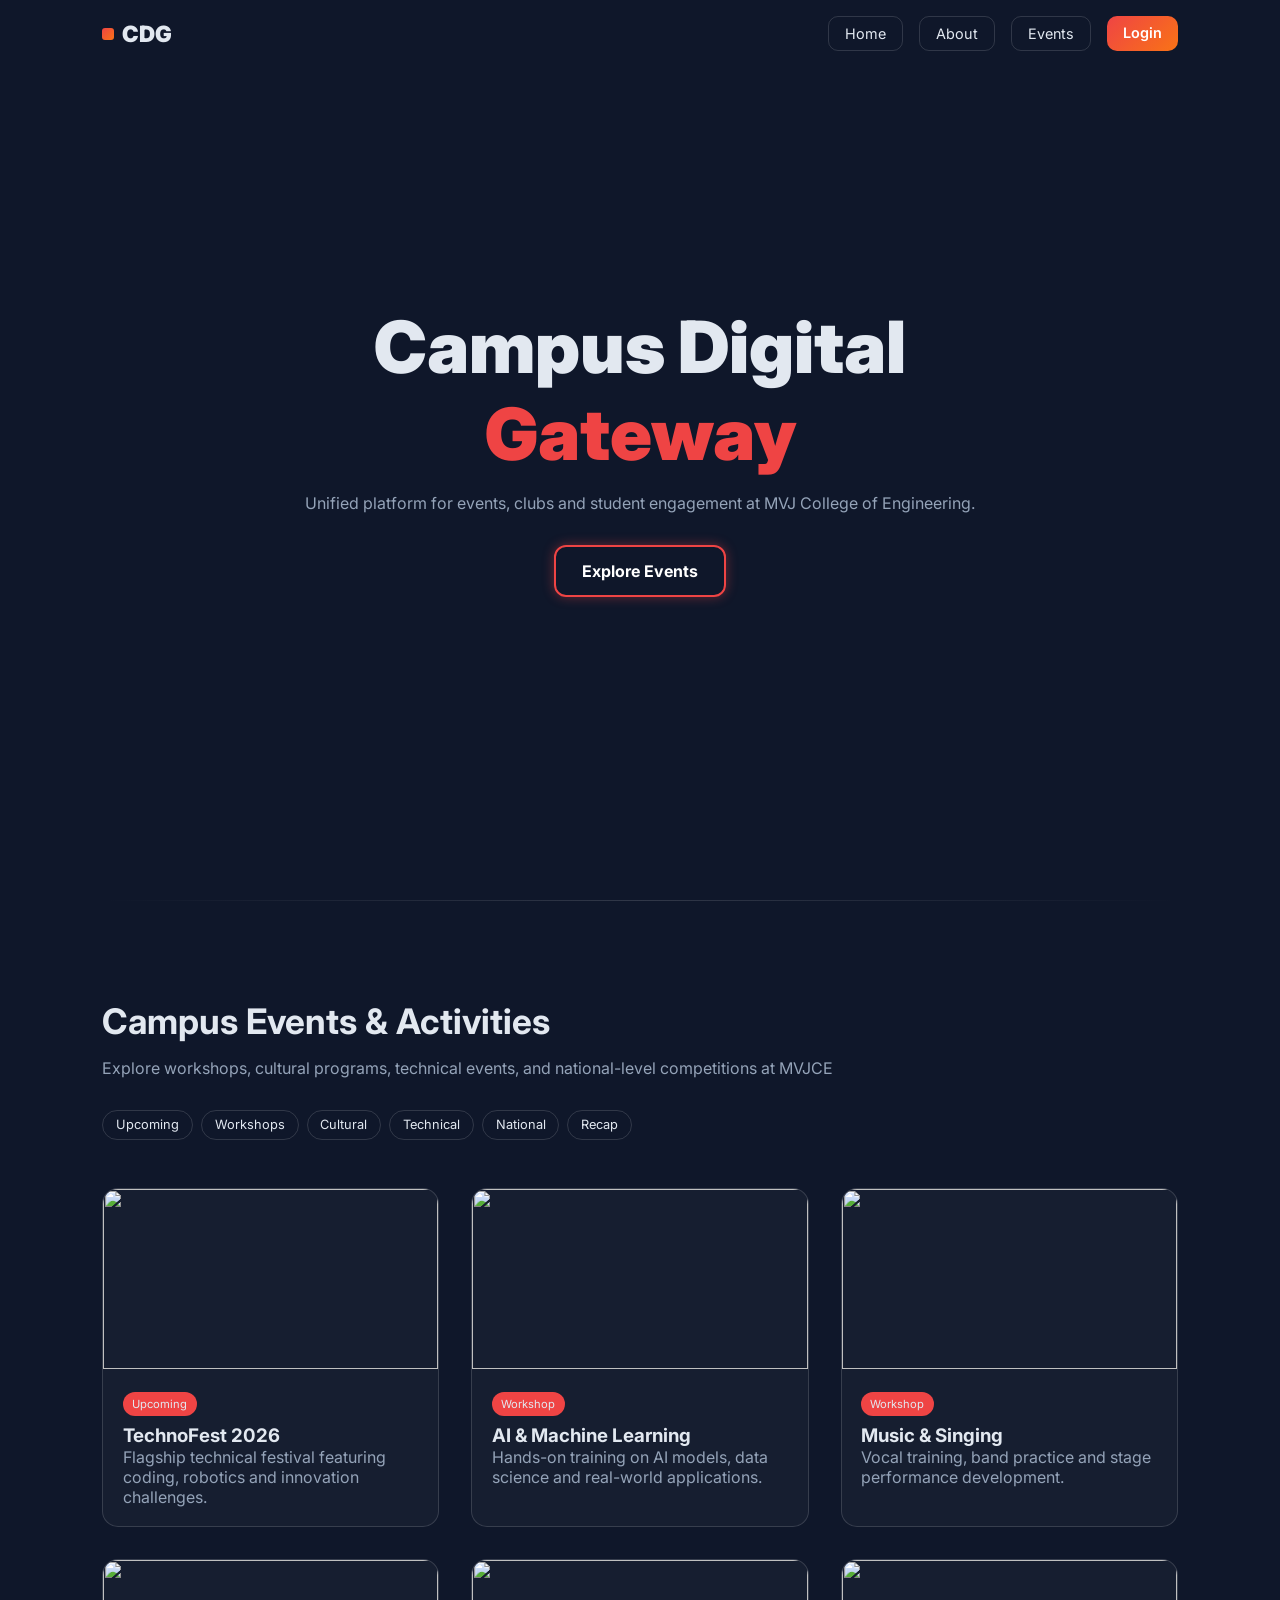
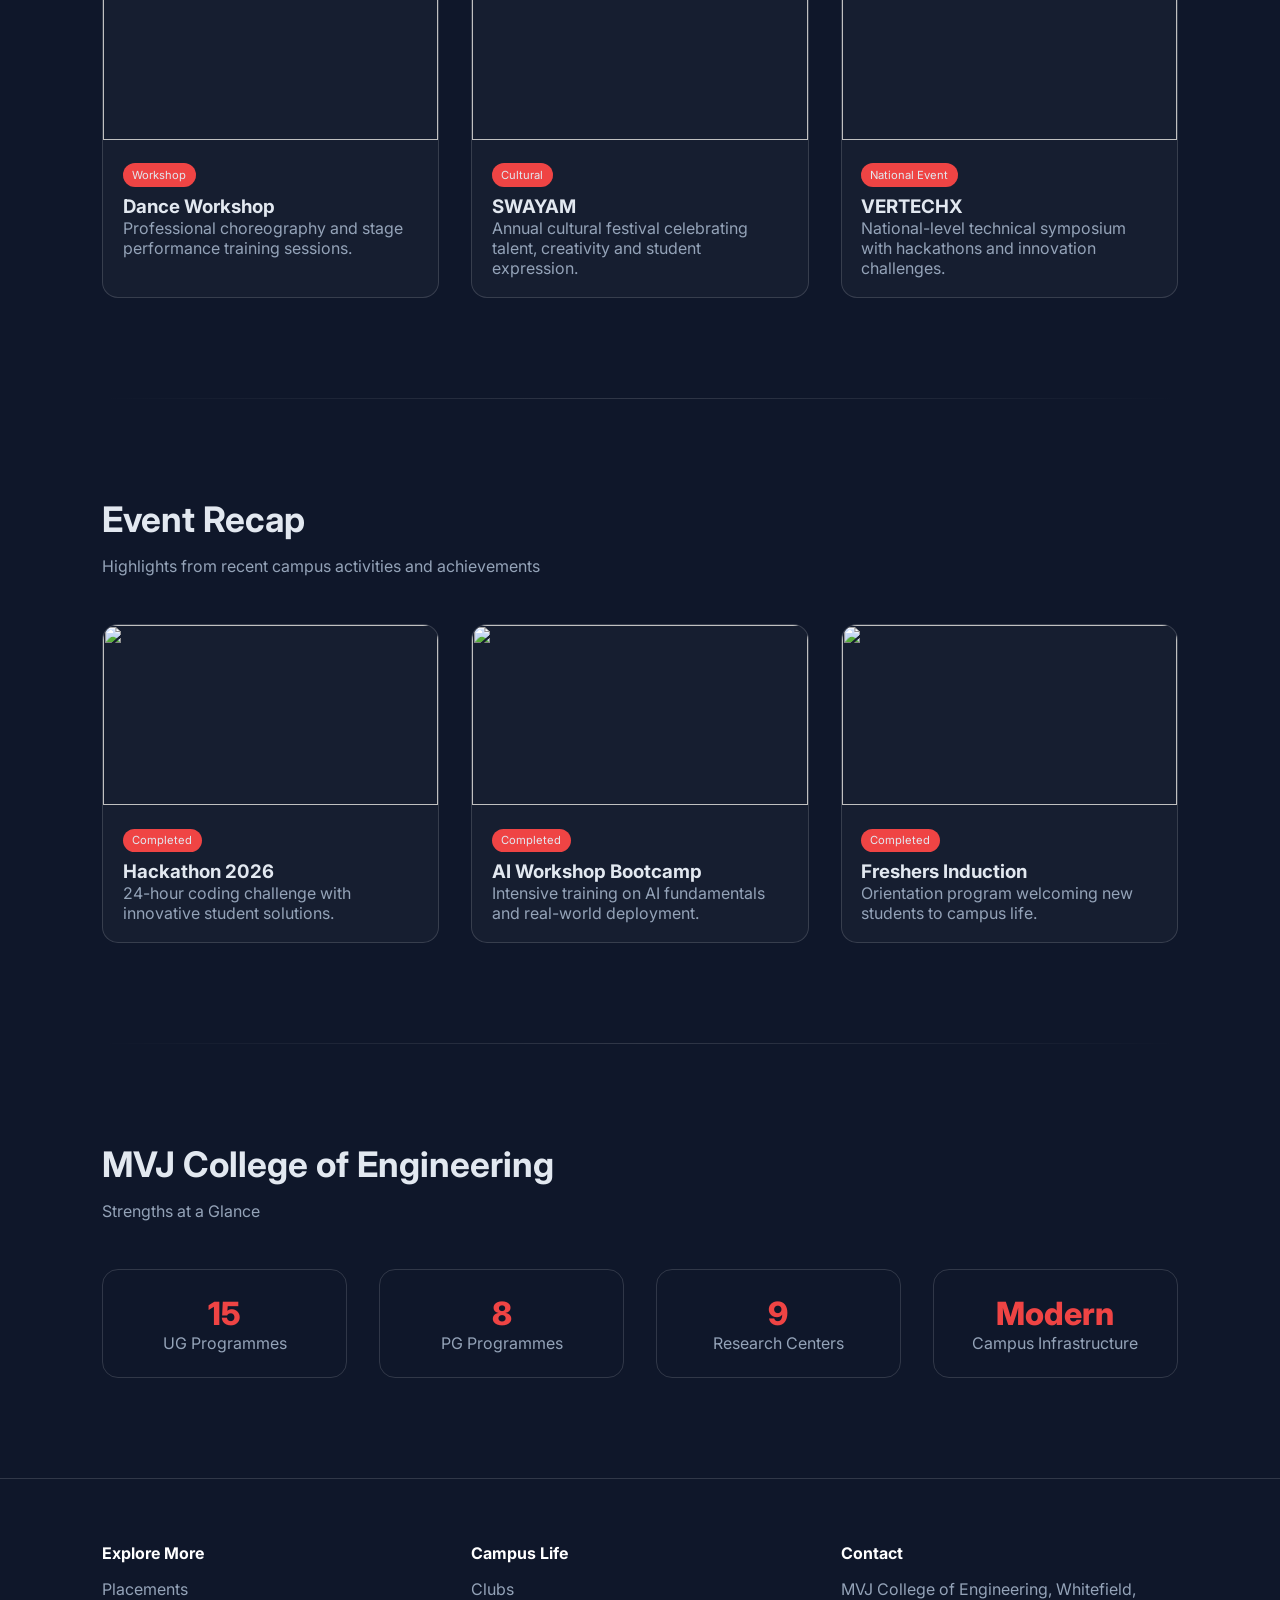
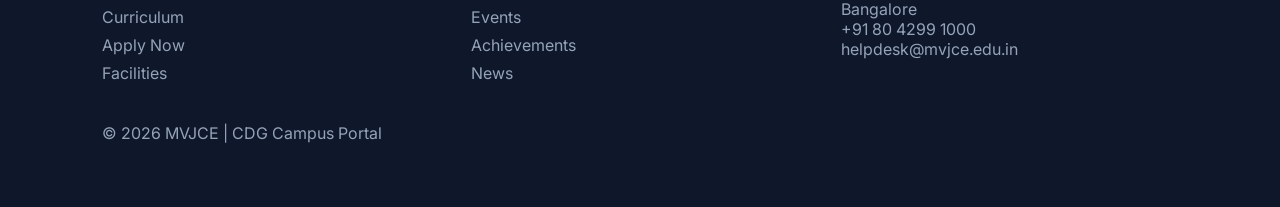
==== commit 2b90f6d7: "bla bla" ====
--- a/index.html
+++ b/index.html
@@ -1,387 +1,524 @@
 <!DOCTYPE html>
 <html lang="en">
 <head>
-  <meta charset="UTF-8">
-  <meta name="viewport" content="width=device-width, initial-scale=1.0">
-  <title>CDG – Campus Digital Gateway | MVJ College of Engineering</title>
-  <link href="https://fonts.googleapis.com/css2?family=Inter:wght@300;400;500;600;700;800;900&display=swap" rel="stylesheet">
-  <link rel="stylesheet" href="assets/globals.css">
-  <style>
-    /* Custom Index Styles */
-    nav {
-      position: fixed;
-      top: 0;
-      width: 100%;
-      padding: 1.5rem 8%;
-      display: flex;
-      justify-content: space-between;
-      align-items: center;
-      z-index: 1000;
-      transition: all 0.4s cubic-bezier(0.4, 0, 0.2, 1);
-      background: transparent;
-    }
-
-    nav.scrolled {
-      padding: 1rem 8%;
-      background: rgba(15, 23, 42, 0.8);
-      backdrop-filter: blur(12px);
-      border-bottom: 1px solid var(--border-color);
-    }
-
-    .logo {
-      font-size: 1.8rem;
-      font-weight: 800;
-      color: var(--primary);
-      letter-spacing: -1.5px;
-    }
-
-    .nav-links {
-      display: flex;
-      gap: 2.5rem;
-      align-items: center;
-    }
-
-    .nav-links a {
-      font-size: 0.95rem;
-      font-weight: 500;
-      color: var(--text-main);
-      opacity: 0.8;
-    }
-
-    .nav-links a:hover {
-      opacity: 1;
-      color: var(--primary);
-    }
-
-    /* Hero Section */
-    .hero {
-      height: 100vh;
-      position: relative;
-      display: flex;
-      align-items: center;
-      justify-content: center;
-      text-align: center;
-      overflow: hidden;
-    }
-
-    .hero video {
-      position: absolute;
-      top: 50%;
-      left: 50%;
-      min-width: 100%;
-      min-height: 100%;
-      transform: translate(-50%, -50%);
-      object-fit: cover;
-      filter: brightness(0.4) saturate(1.2);
-    }
-
-    .hero-overlay {
-      position: absolute;
-      inset: 0;
-      background: linear-gradient(to bottom, rgba(15, 23, 42, 0.4), var(--bg-dark));
-    }
-
-    .hero-content {
-      position: relative;
-      z-index: 2;
-      max-width: 1000px;
-      padding: 0 5%;
-    }
-
-    .hero h1 {
-      font-size: clamp(3rem, 7vw, 5.5rem);
-      font-weight: 900;
-      line-height: 1.1;
-      margin-bottom: 1.5rem;
-      letter-spacing: -0.04em;
-    }
-
-    .hero h1 span {
-      background: linear-gradient(135deg, var(--primary), #fbbf24);
-      -webkit-background-clip: text;
-      -webkit-text-fill-color: transparent;
-    }
-
-    .hero-subtext {
-      font-size: 1.25rem;
-      color: var(--text-muted);
-      margin-bottom: 3rem;
-      max-width: 700px;
-      margin-inline: auto;
-    }
-
-    /* Stats Section */
-    .section-padding {
-      padding: 120px 8%;
-    }
-
-    .section-header {
-      text-align: center;
-      margin-bottom: 80px;
-    }
-
-    .section-header h2 {
-      font-size: clamp(2rem, 4vw, 3.5rem);
-      font-weight: 800;
-      margin-bottom: 1rem;
-      letter-spacing: -0.02em;
-    }
-
-    .section-header p {
-      color: var(--text-muted);
-      font-size: 1.1rem;
-      max-width: 600px;
-      margin-inline: auto;
-    }
-
-    .stats-grid {
-      display: grid;
-      grid-template-columns: repeat(auto-fit, minmax(280px, 1fr));
-      gap: 2rem;
-    }
-
-    .stat-card {
-      transition: all 0.4s ease;
-      position: relative;
-      overflow: hidden;
-    }
-
-    .stat-card:hover {
-      transform: translateY(-10px);
-      border-color: var(--primary);
-      background: rgba(255, 255, 255, 0.08);
-    }
-
-    .stat-card img {
-      width: 100%;
-      height: 200px;
-      object-fit: cover;
-      border-radius: 12px;
-      margin-bottom: 1.5rem;
-      filter: grayscale(0.5);
-      transition: 0.4s ease;
-    }
-
-    .stat-card:hover img {
-      filter: grayscale(0);
-      transform: scale(1.05);
-    }
-
-    .stat-number {
-      font-size: 3rem;
-      font-weight: 800;
-      color: var(--primary);
-      margin-bottom: 0.5rem;
-    }
-
-    .stat-title {
-      font-size: 1.25rem;
-      font-weight: 700;
-      margin-bottom: 1rem;
-    }
-
-    .stat-desc {
-      color: var(--text-muted);
-      font-size: 0.95rem;
-      line-height: 1.6;
-    }
-
-    /* Events Section */
-    .events-carousel {
-      display: grid;
-      grid-template-columns: repeat(auto-fit, minmax(320px, 1fr));
-      gap: 2rem;
-    }
-
-    .event-card {
-      position: relative;
-      border-radius: 20px;
-      overflow: hidden;
-      aspect-ratio: 4/5;
-      cursor: pointer;
-    }
-
-    .event-card img {
-      width: 100%;
-      height: 100%;
-      object-fit: cover;
-      transition: transform 0.6s cubic-bezier(0.4, 0, 0.2, 1);
-    }
-
-    .event-card:hover img {
-      transform: scale(1.1);
-    }
-
-    .event-overlay {
-      position: absolute;
-      inset: 0;
-      background: linear-gradient(to top, rgba(15, 23, 42, 0.95), transparent);
-      display: flex;
-      flex-direction: column;
-      justify-content: flex-end;
-      padding: 2rem;
-      transition: background 0.4s ease;
-    }
-
-    .event-card:hover .event-overlay {
-      background: linear-gradient(to top, rgba(15, 23, 42, 1), rgba(15, 23, 42, 0.4));
-    }
-
-    .event-info h3 {
-      font-size: 1.5rem;
-      font-weight: 700;
-      margin-bottom: 0.5rem;
-    }
-
-    .event-info p {
-      color: var(--text-muted);
-      font-size: 0.95rem;
-      margin-bottom: 1.5rem;
-      opacity: 0;
-      transform: translateY(10px);
-      transition: all 0.4s ease;
-    }
-
-    .event-card:hover .event-info p {
-      opacity: 1;
-      transform: translateY(0);
-    }
-
-    .login-badge {
-      display: inline-flex;
-      padding: 0.5rem 1rem;
-      background: var(--primary);
-      color: #fff;
-      border-radius: 50px;
-      font-size: 0.8rem;
-      font-weight: 700;
-      text-transform: uppercase;
-      letter-spacing: 1px;
-    }
-
-    footer {
-      padding: 4rem 8%;
-      text-align: center;
-      border-top: 1px solid var(--border-color);
-      color: var(--text-muted);
-      font-size: 0.9rem;
-    }
-
-    @media (max-width: 768px) {
-      .nav-links { display: none; }
-      .section-padding { padding: 80px 5%; }
-    }
-  </style>
+<meta charset="UTF-8">
+<meta name="viewport" content="width=device-width, initial-scale=1.0">
+
+<title>CDG – Campus Digital Gateway | MVJ College of Engineering</title>
+
+<link href="https://fonts.googleapis.com/css2?family=Inter:wght@300;400;500;600;700;800&display=swap" rel="stylesheet">
+
+<style>
+:root{
+  --bg:#0f172a;
+  --text:#e2e8f0;
+  --muted:#94a3b8;
+
+  --primary:#ef4444;
+  --secondary:#f97316;
+
+  --border:rgba(255,255,255,0.14);
+}
+
+*{
+  margin:0;
+  padding:0;
+  box-sizing:border-box;
+  font-family:Inter,sans-serif;
+}
+
+body{
+  background:var(--bg);
+  color:var(--text);
+  scroll-behavior:smooth;
+}
+
+/* NAV */
+nav{
+  position:fixed;
+  top:0;
+  width:100%;
+  padding:1rem 8%;
+  display:flex;
+  justify-content:space-between;
+  align-items:center;
+  z-index:1000;
+}
+
+nav.scrolled{
+  background:rgba(15,23,42,0.85);
+  backdrop-filter:blur(10px);
+  border-bottom:1px solid var(--border);
+}
+
+.logo{
+  font-weight:900;
+  font-size:1.4rem;
+  display:flex;
+  align-items:center;
+  gap:0.5rem;
+}
+
+.logo::before{
+  content:"";
+  width:12px;
+  height:12px;
+  border-radius:3px;
+  background:linear-gradient(135deg,var(--primary),var(--secondary));
+}
+
+/* NAV */
+.nav-links{
+  display:flex;
+  gap:1rem;
+}
+
+.nav-links a{
+  padding:0.5rem 1rem;
+  border:1px solid var(--border);
+  border-radius:10px;
+  text-decoration:none;
+  color:var(--text);
+  font-size:0.9rem;
+}
+
+.nav-links a:hover{
+  border-color:var(--primary);
+  color:var(--primary);
+}
+
+.nav-links a.btn{
+  background:linear-gradient(135deg,var(--primary),var(--secondary));
+  border:none;
+  color:white;
+}
+
+/* HERO */
+.hero{
+  height:100vh;
+  display:flex;
+  align-items:center;
+  justify-content:center;
+  text-align:center;
+  position:relative;
+}
+
+.hero video{
+  position:absolute;
+  width:100%;
+  height:100%;
+  object-fit:cover;
+  filter:brightness(0.45);
+}
+
+.overlay{
+  position:absolute;
+  inset:0;
+  background:linear-gradient(to bottom,rgba(15,23,42,0.2),var(--bg));
+}
+
+.hero-content{
+  position:relative;
+  z-index:2;
+  max-width:900px;
+  padding:0 5%;
+}
+
+.hero h1{
+  font-size:clamp(2.5rem,6vw,4.5rem);
+  font-weight:900;
+}
+
+.hero span{
+  color:var(--primary);
+}
+
+.hero p{
+  margin-top:1rem;
+  color:var(--muted);
+}
+
+/* BUTTONS */
+.hero-btns{
+  margin-top:2rem;
+  display:flex;
+  gap:1rem;
+  justify-content:center;
+  flex-wrap:wrap;
+}
+
+.btn{
+  padding:0.9rem 1.6rem;
+  border-radius:12px;
+  text-decoration:none;
+  font-weight:600;
+}
+
+.btn-primary{
+  background:linear-gradient(135deg,var(--primary),var(--secondary));
+  color:white;
+}
+
+.btn-outline{
+  border:1px solid var(--border);
+  color:white;
+}
+
+/* SECTION */
+.section{
+  padding:100px 8%;
+  position:relative;
+}
+
+.section::before{
+  content:"";
+  position:absolute;
+  top:0;
+  left:8%;
+  right:8%;
+  height:1px;
+  background:linear-gradient(to right,transparent,var(--border),transparent);
+}
+
+.section h2{
+  font-size:2.2rem;
+  margin-bottom:1rem;
+}
+
+.section p{
+  color:var(--muted);
+}
+
+/* EVENTS (cleaner cards) */
+.events{
+  display:grid;
+  grid-template-columns:repeat(auto-fit,minmax(280px,1fr));
+  gap:2rem;
+  margin-top:3rem;
+}
+
+.event{
+  border:1px solid var(--border);
+  border-radius:16px;
+  overflow:hidden;
+  background:rgba(255,255,255,0.03);
+  transition:.3s;
+}
+
+.event:hover{
+  transform:translateY(-6px);
+  border-color:var(--primary);
+}
+
+.event img{
+  width:100%;
+  height:180px;
+  object-fit:cover;
+}
+
+.event-content{
+  padding:1.2rem;
+}
+
+.badge{
+  background:var(--primary);
+  font-size:0.7rem;
+  padding:0.3rem 0.6rem;
+  border-radius:50px;
+  display:inline-block;
+  margin-bottom:0.5rem;
+}
+
+/* STRENGTH SECTION */
+.glance{
+  display:grid;
+  grid-template-columns:repeat(auto-fit,minmax(200px,1fr));
+  gap:2rem;
+  margin-top:3rem;
+}
+
+.glance-card{
+  text-align:center;
+  padding:1.5rem;
+  border:1px solid var(--border);
+  border-radius:16px;
+}
+
+.glance-number{
+  font-size:2rem;
+  font-weight:800;
+  color:var(--primary);
+}
+
+/* FOOTER */
+footer{
+  padding:4rem 8%;
+  border-top:1px solid var(--border);
+  color:var(--muted);
+}
+
+.footer-grid{
+  display:grid;
+  grid-template-columns:repeat(auto-fit,minmax(200px,1fr));
+  gap:2rem;
+  margin-bottom:2rem;
+}
+
+footer h4{
+  color:white;
+  margin-bottom:1rem;
+}
+
+footer a{
+  display:block;
+  color:var(--muted);
+  text-decoration:none;
+  margin-bottom:0.5rem;
+}
+
+footer a:hover{
+  color:var(--primary);
+}
+</style>
 </head>
+
 <body>
 
-<nav id="navbar">
+<!-- NAV -->
+<nav id="nav">
   <div class="logo">CDG</div>
   <div class="nav-links">
     <a href="#home">Home</a>
-    <a href="#impact">Impact</a>
+    <a href="#about">About</a>
     <a href="#events">Events</a>
-    <a href="login.html" class="btn btn-outline" style="padding: 0.5rem 1.5rem;">Login</a>
+    <a href="login.html" class="btn">Login</a>
   </div>
 </nav>
 
+<!-- HERO -->
 <section class="hero" id="home">
-  <video autoplay muted loop playsinline>
-    <source src="assets/video_3.mp4" type="video/mp4">
+  <video autoplay muted loop>
+    <source src="assets/video_3.mp4">
   </video>
-  <div class="hero-overlay"></div>
+  <div class="overlay"></div>
+
   <div class="hero-content">
-    <h1>Connect, Experience, <span>Thrive.</span></h1>
-    <p class="hero-subtext">
-      The ultimate hub for events, clubs, and student achievements at MVJ College of Engineering.
-    </p>
-    <div class="btn-group" style="display: flex; gap: 1rem; justify-content: center;">
-      <a href="login.html" class="btn btn-primary" style="padding: 1rem 2.5rem; font-size: 1.1rem;">Get Started</a>
-      <a href="#impact" class="btn btn-outline" style="padding: 1rem 2.5rem; font-size: 1.1rem;">Explore Campus</a>
+    <h1>Campus Digital <span>Gateway</span></h1>
+    <p>Unified platform for events, clubs and student engagement at MVJ College of Engineering.</p>
+
+    <div class="hero-btns">
+      
+<a href="javascript:void(0)" onclick="checkLogin()" class="btn btn-outline explore-btn" style="border:2px solid var(--primary); box-shadow:0 0 12px rgba(239,68,68,0.4); font-weight:700;">
+  Explore Events
+</a>
     </div>
   </div>
 </section>
 
-<section class="section-padding" id="impact">
-  <div class="section-header">
-    <h2>Campus Impact</h2>
-    <p>Empowering students through innovation, creativity, and a vibrant community culture.</p>
-  </div>
-  <div class="stats-grid">
-    <div class="glass-card stat-card">
-      <img src="https://images.unsplash.com/photo-1540575467063-178a50c2df87?auto=format&fit=crop&w=800&q=80" alt="Events">
-      <div class="stat-number">120+</div>
-      <div class="stat-title">Events Hosted</div>
-      <p class="stat-desc">From national hackathons to cultural festivals, we bring the best opportunities to your doorstep.</p>
-    </div>
-    <div class="glass-card stat-card">
-      <img src="https://images.unsplash.com/photo-1522202176988-66273c2fd55f?auto=format&fit=crop&w=800&q=80" alt="Clubs">
-      <div class="stat-number">35</div>
-      <div class="stat-title">Active Clubs</div>
-      <p class="stat-desc">A diverse ecosystem of technical and cultural clubs fostering leadership and talent.</p>
-    </div>
-    <div class="glass-card stat-card">
-      <img src="https://images.unsplash.com/photo-1523240795612-9a054b0db644?auto=format&fit=crop&w=800&q=80" alt="Students">
-      <div class="stat-number">5000+</div>
-      <div class="stat-title">Student Engagement</div>
-      <p class="stat-desc">A thriving community of passionate individuals collaborating and growing together.</p>
-    </div>
+<!-- EVENTS (IMPROVED) -->
+<!-- EVENTS SYSTEM (UPGRADED STRUCTURE) -->
+<section class="section" id="events">
+
+  <h2>Campus Events & Activities</h2>
+  <p>Explore workshops, cultural programs, technical events, and national-level competitions at MVJCE</p>
+
+  <!-- CATEGORY LABELS -->
+  <div style="display:flex;flex-wrap:wrap;gap:0.5rem;margin-top:2rem;">
+    <span style="padding:0.4rem 0.8rem;border:1px solid var(--border);border-radius:50px;font-size:0.8rem;">Upcoming</span>
+    <span style="padding:0.4rem 0.8rem;border:1px solid var(--border);border-radius:50px;font-size:0.8rem;">Workshops</span>
+    <span style="padding:0.4rem 0.8rem;border:1px solid var(--border);border-radius:50px;font-size:0.8rem;">Cultural</span>
+    <span style="padding:0.4rem 0.8rem;border:1px solid var(--border);border-radius:50px;font-size:0.8rem;">Technical</span>
+    <span style="padding:0.4rem 0.8rem;border:1px solid var(--border);border-radius:50px;font-size:0.8rem;">National</span>
+    <span style="padding:0.4rem 0.8rem;border:1px solid var(--border);border-radius:50px;font-size:0.8rem;">Recap</span>
+  </div>
+
+  <div class="events">
+
+    <!-- UPCOMING -->
+    <div class="event">
+      <img src="https://images.unsplash.com/photo-1504384308090-c894fdcc538d">
+      <div class="event-content">
+        <span class="badge">Upcoming</span>
+        <h3>TechnoFest 2026</h3>
+        <p>Flagship technical festival featuring coding, robotics and innovation challenges.</p>
+      </div>
+    </div>
+
+    <!-- WORKSHOPS -->
+    <div class="event">
+      <img src="https://images.unsplash.com/photo-1581092795360-fd1ca04f0952">
+      <div class="event-content">
+        <span class="badge">Workshop</span>
+        <h3>AI & Machine Learning</h3>
+        <p>Hands-on training on AI models, data science and real-world applications.</p>
+      </div>
+    </div>
+
+    <div class="event">
+      <img src="https://images.unsplash.com/photo-1511379938547-c1f69419868d">
+      <div class="event-content">
+        <span class="badge">Workshop</span>
+        <h3>Music & Singing</h3>
+        <p>Vocal training, band practice and stage performance development.</p>
+      </div>
+    </div>
+
+    <div class="event">
+      <img src="https://images.unsplash.com/photo-1521337581100-8ca9a73a5f79">
+      <div class="event-content">
+        <span class="badge">Workshop</span>
+        <h3>Dance Workshop</h3>
+        <p>Professional choreography and stage performance training sessions.</p>
+      </div>
+    </div>
+
+    <!-- CULTURAL -->
+    <div class="event">
+      <img src="https://images.unsplash.com/photo-1492684223066-81342ee5ff30">
+      <div class="event-content">
+        <span class="badge">Cultural</span>
+        <h3>SWAYAM</h3>
+        <p>Annual cultural festival celebrating talent, creativity and student expression.</p>
+      </div>
+    </div>
+
+    <!-- NATIONAL TECH EVENT -->
+    <div class="event">
+      <img src="https://images.unsplash.com/photo-1551818255-e6e10975bc17">
+      <div class="event-content">
+        <span class="badge">National Event</span>
+        <h3>VERTECHX</h3>
+        <p>National-level technical symposium with hackathons and innovation challenges.</p>
+      </div>
+    </div>
+
   </div>
 </section>
 
-<section class="section-padding" id="events" style="background: rgba(255,255,255,0.02);">
-  <div class="section-header">
-    <h2>Upcoming Highlights</h2>
-    <p>Don't miss out on the most anticipated events of the semester.</p>
-  </div>
-  <div class="events-carousel">
-    <div class="event-card" onclick="window.location.href='login.html'">
-      <img src="https://images.unsplash.com/photo-1504384308090-c894fdcc538d?auto=format&fit=crop&w=800&q=80" alt="Tech">
-      <div class="event-overlay">
-        <div class="event-info">
-          <span class="login-badge">Login Required</span>
-          <h3>TechnoFest 2026</h3>
-          <p>The biggest annual technical symposium with workshops, drones, and coding battles.</p>
-        </div>
-      </div>
-    </div>
-    <div class="event-card" onclick="window.location.href='login.html'">
-      <img src="https://images.unsplash.com/photo-1492684223066-81342ee5ff30?auto=format&fit=crop&w=800&q=80" alt="Cultural">
-      <div class="event-overlay">
-        <div class="event-info">
-          <span class="login-badge">Login Required</span>
-          <h3>Cultural Night</h3>
-          <p>A spectacular evening showcasing music, dance, and theatrical brilliance.</p>
-        </div>
-      </div>
-    </div>
-    <div class="event-card" onclick="window.location.href='login.html'">
-      <img src="https://images.unsplash.com/photo-1517649763962-0c623066013b?auto=format&fit=crop&w=800&q=80" alt="Sports">
-      <div class="event-overlay">
-        <div class="event-info">
-          <span class="login-badge">Login Required</span>
-          <h3>Inter-College Sports</h3>
-          <p>Compete with the best and show your athletic prowess in our annual sports meet.</p>
-        </div>
-      </div>
-    </div>
+
+<!-- RECAP SECTION -->
+<section class="section">
+
+  <h2>Event Recap</h2>
+  <p>Highlights from recent campus activities and achievements</p>
+
+  <div class="events">
+
+    <div class="event">
+      <img src="https://images.unsplash.com/photo-1521737604893-d14cc237f11d">
+      <div class="event-content">
+        <span class="badge">Completed</span>
+        <h3>Hackathon 2026</h3>
+        <p>24-hour coding challenge with innovative student solutions.</p>
+      </div>
+    </div>
+
+    <div class="event">
+      <img src="https://images.unsplash.com/photo-1503424886307-b090341d25d1">
+      <div class="event-content">
+        <span class="badge">Completed</span>
+        <h3>AI Workshop Bootcamp</h3>
+        <p>Intensive training on AI fundamentals and real-world deployment.</p>
+      </div>
+    </div>
+
+    <div class="event">
+      <img src="https://images.unsplash.com/photo-1523050854058-8df90110c9f1">
+      <div class="event-content">
+        <span class="badge">Completed</span>
+        <h3>Freshers Induction</h3>
+        <p>Orientation program welcoming new students to campus life.</p>
+      </div>
+    </div>
+
   </div>
 </section>
-
+     
+
+<!-- MVJ STYLE STRENGTHS -->
+<section class="section">
+  <h2>MVJ College of Engineering</h2>
+  <p>Strengths at a Glance</p>
+
+  <div class="glance">
+
+    <div class="glance-card">
+      <div class="glance-number">15</div>
+      <p>UG Programmes</p>
+    </div>
+
+    <div class="glance-card">
+      <div class="glance-number">8</div>
+      <p>PG Programmes</p>
+    </div>
+
+    <div class="glance-card">
+      <div class="glance-number">9</div>
+      <p>Research Centers</p>
+    </div>
+
+    <div class="glance-card">
+      <div class="glance-number">Modern</div>
+      <p>Campus Infrastructure</p>
+    </div>
+
+  </div>
+</section>
+
+<!-- FOOTER -->
 <footer>
-  <p>&copy; 2026 CDG – Campus Digital Gateway | MVJ College of Engineering</p>
+
+  <div class="footer-grid">
+
+    <div>
+      <h4>Explore More</h4>
+      <a href="#">Placements</a>
+      <a href="#">Curriculum</a>
+      <a href="#">Apply Now</a>
+      <a href="#">Facilities</a>
+    </div>
+
+    <div>
+      <h4>Campus Life</h4>
+      <a href="#">Clubs</a>
+      <a href="#">Events</a>
+      <a href="#">Achievements</a>
+      <a href="#">News</a>
+    </div>
+
+    <div>
+      <h4>Contact</h4>
+      <p>MVJ College of Engineering, Whitefield, Bangalore</p>
+      <p>+91 80 4299 1000</p>
+      <p>helpdesk@mvjce.edu.in</p>
+    </div>
+
+  </div>
+
+  <p>© 2026 MVJCE | CDG Campus Portal</p>
+
 </footer>
 
 <script>
-  window.addEventListener("scroll", () => {
-    const nav = document.getElementById("navbar");
-    if (window.scrollY > 100) {
-      nav.classList.add("scrolled");
-    } else {
-      nav.classList.remove("scrolled");
-    }
-  });
+window.addEventListener("scroll",()=>{
+  document.getElementById("nav").classList.toggle("scrolled",window.scrollY>80);
+});
 </script>
-
+<script>
+function checkLogin() {
+
+  // TEMP FIX: session-aware logic won't work in .html
+  // so we simulate login check using PHP-free safe fallback
+
+  let isLoggedIn = sessionStorage.getItem("loggedIn");
+
+  if (!isLoggedIn) {
+    alert("Please login to explore events");
+    window.location.href = "login.html";
+  } else {
+    document.getElementById("events").scrollIntoView({ behavior: "smooth" });
+  }
+}
+</script>
 </body>
 </html>
